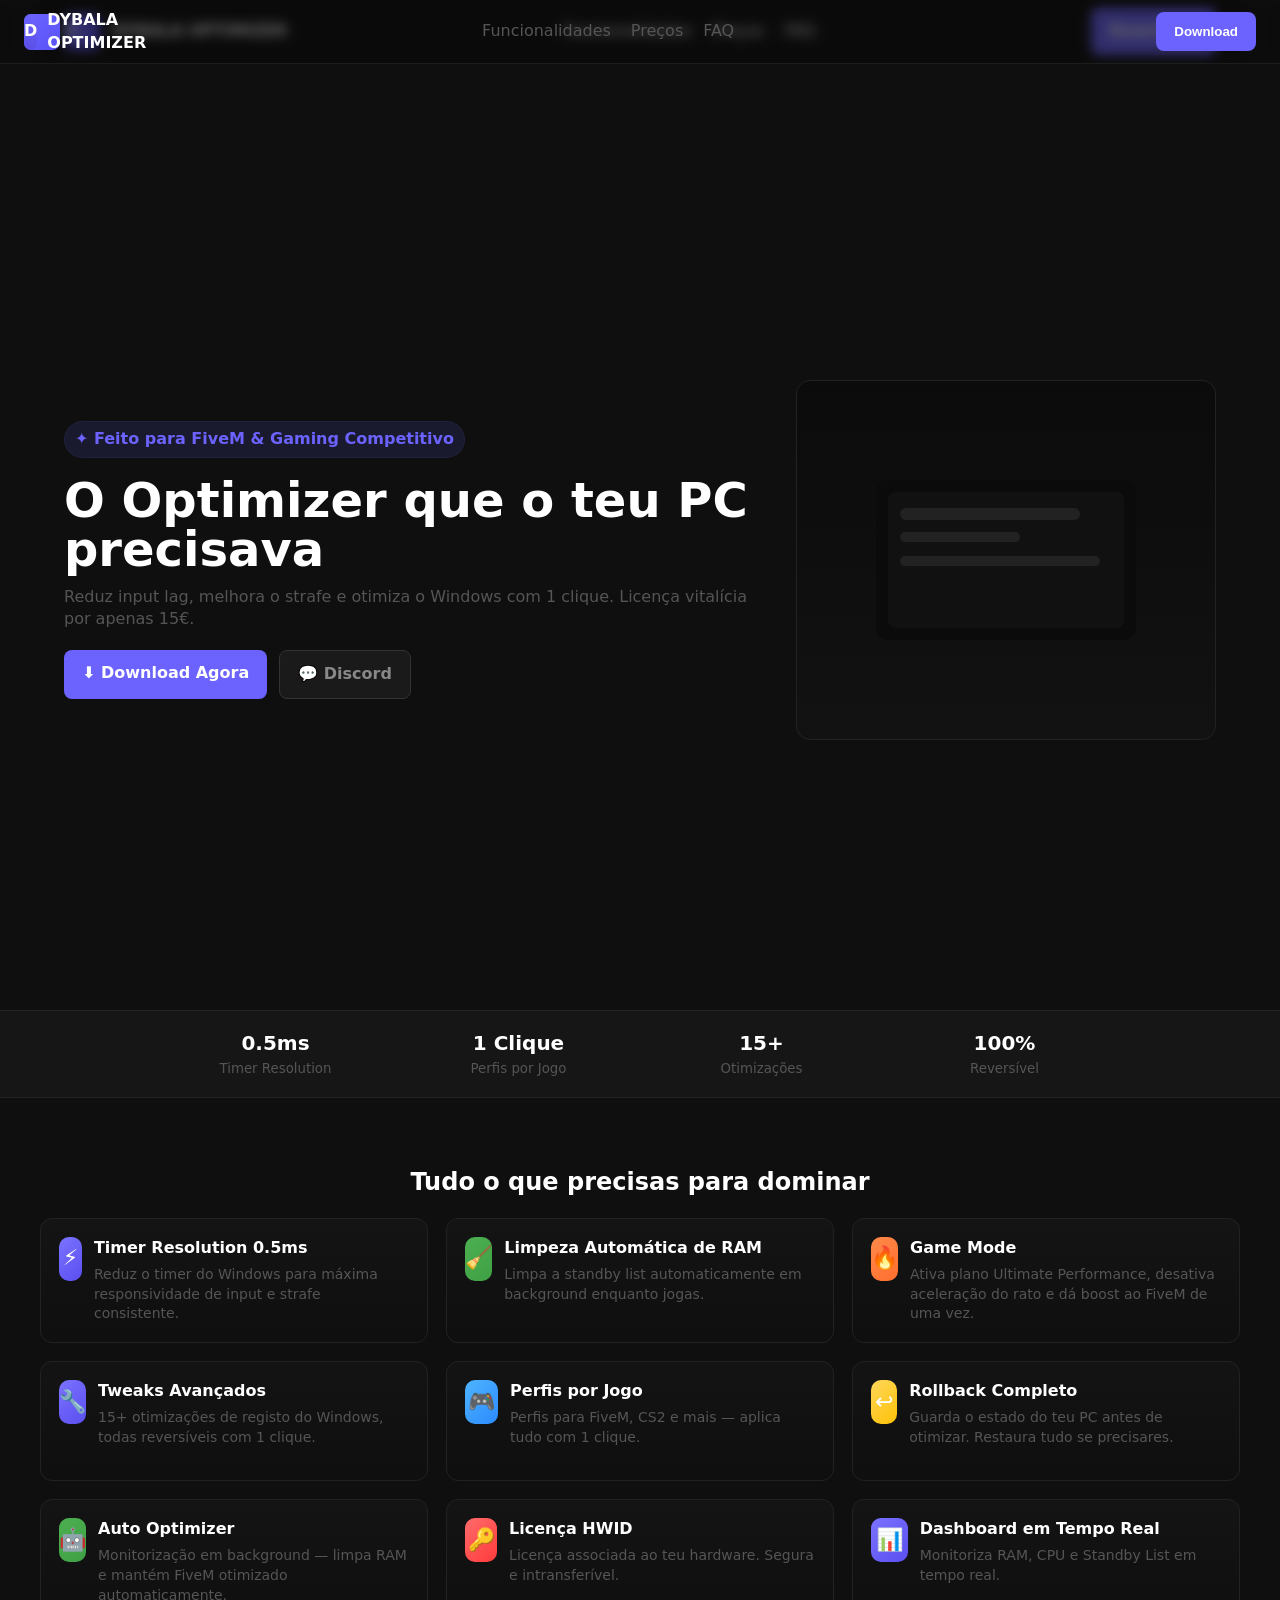
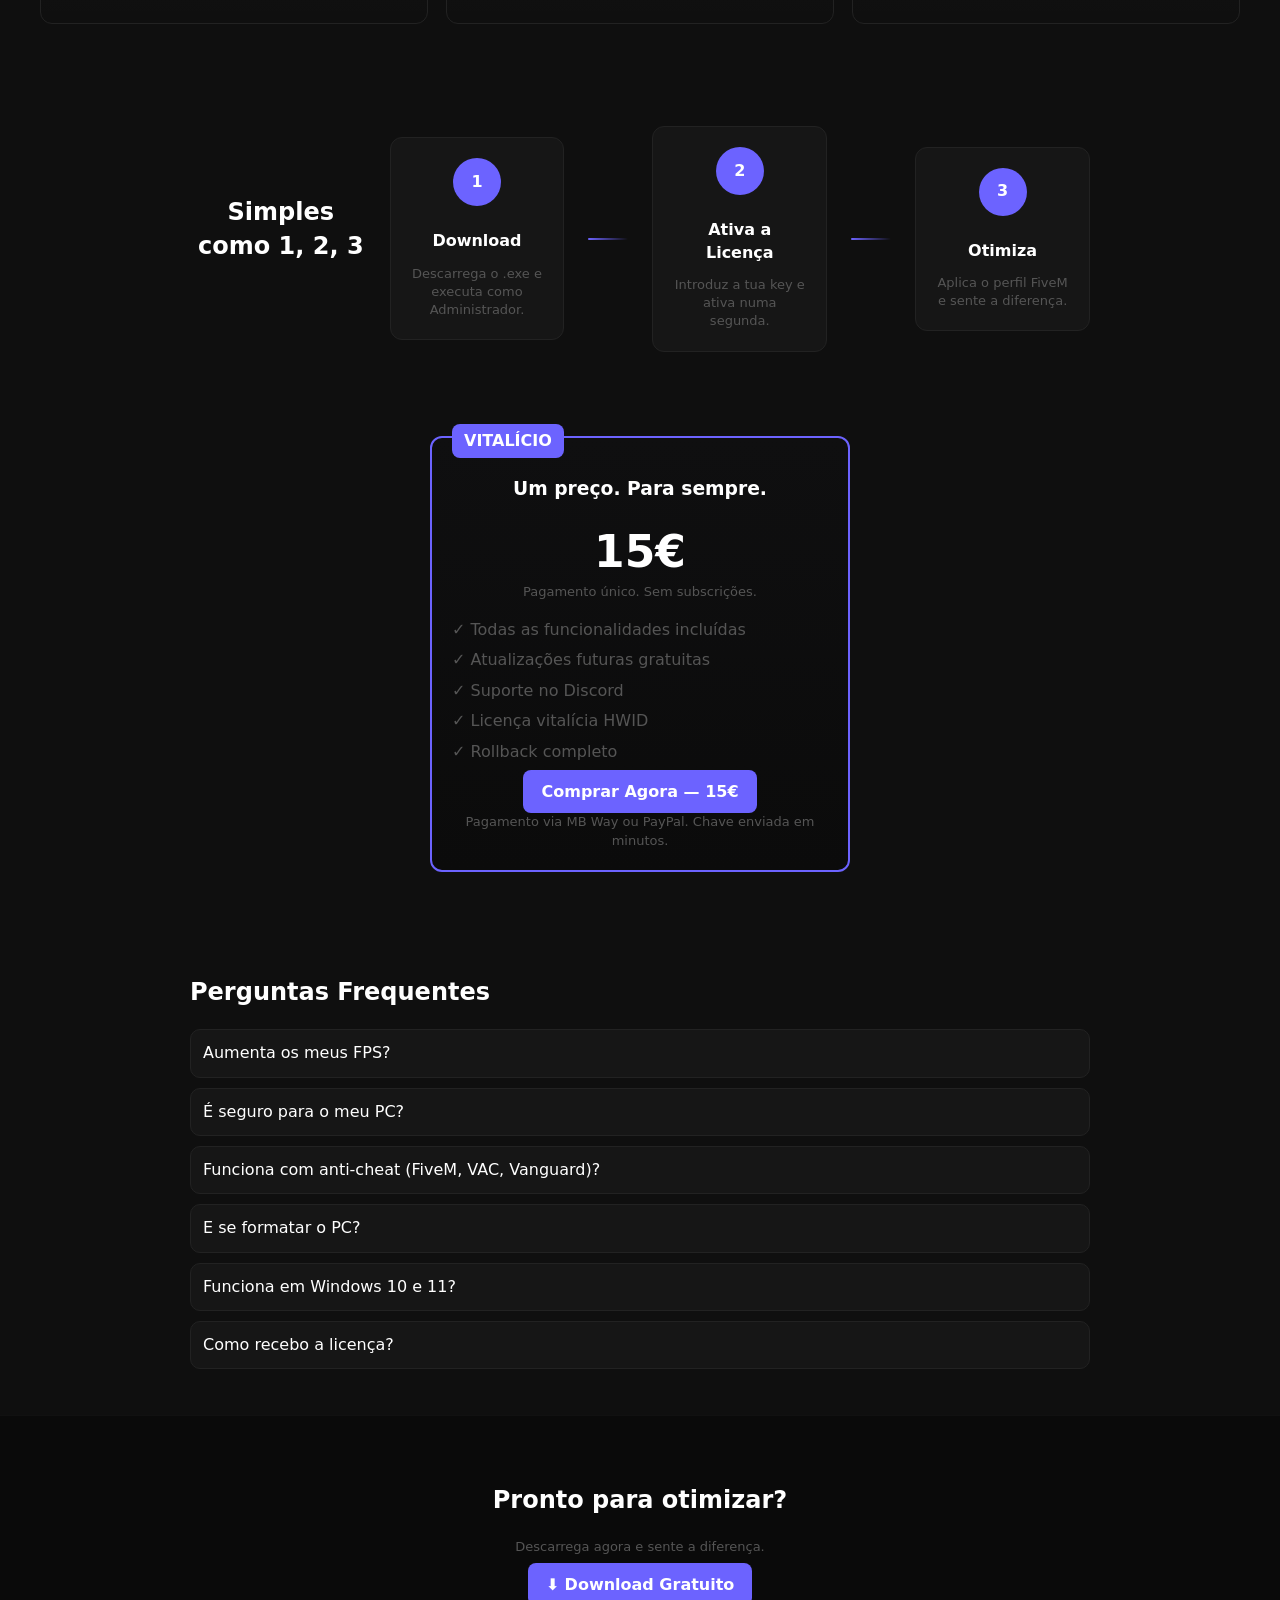
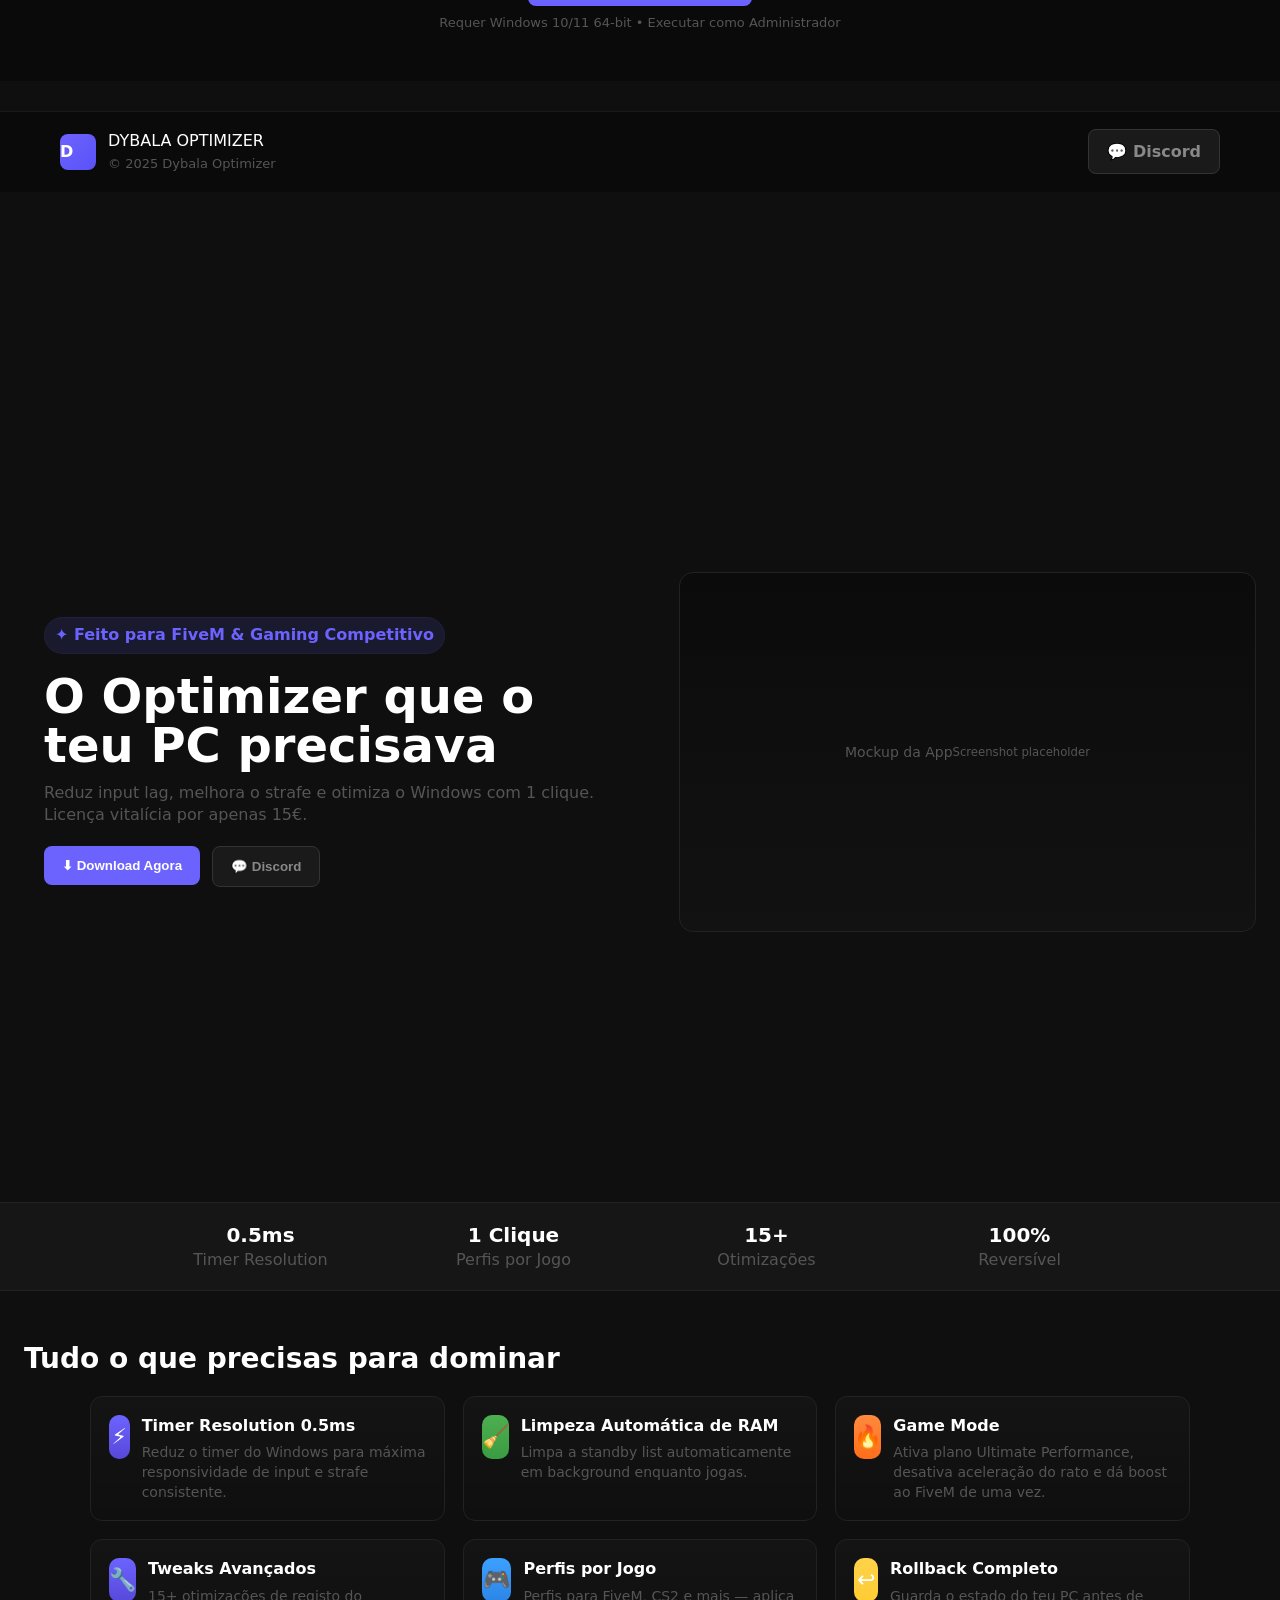
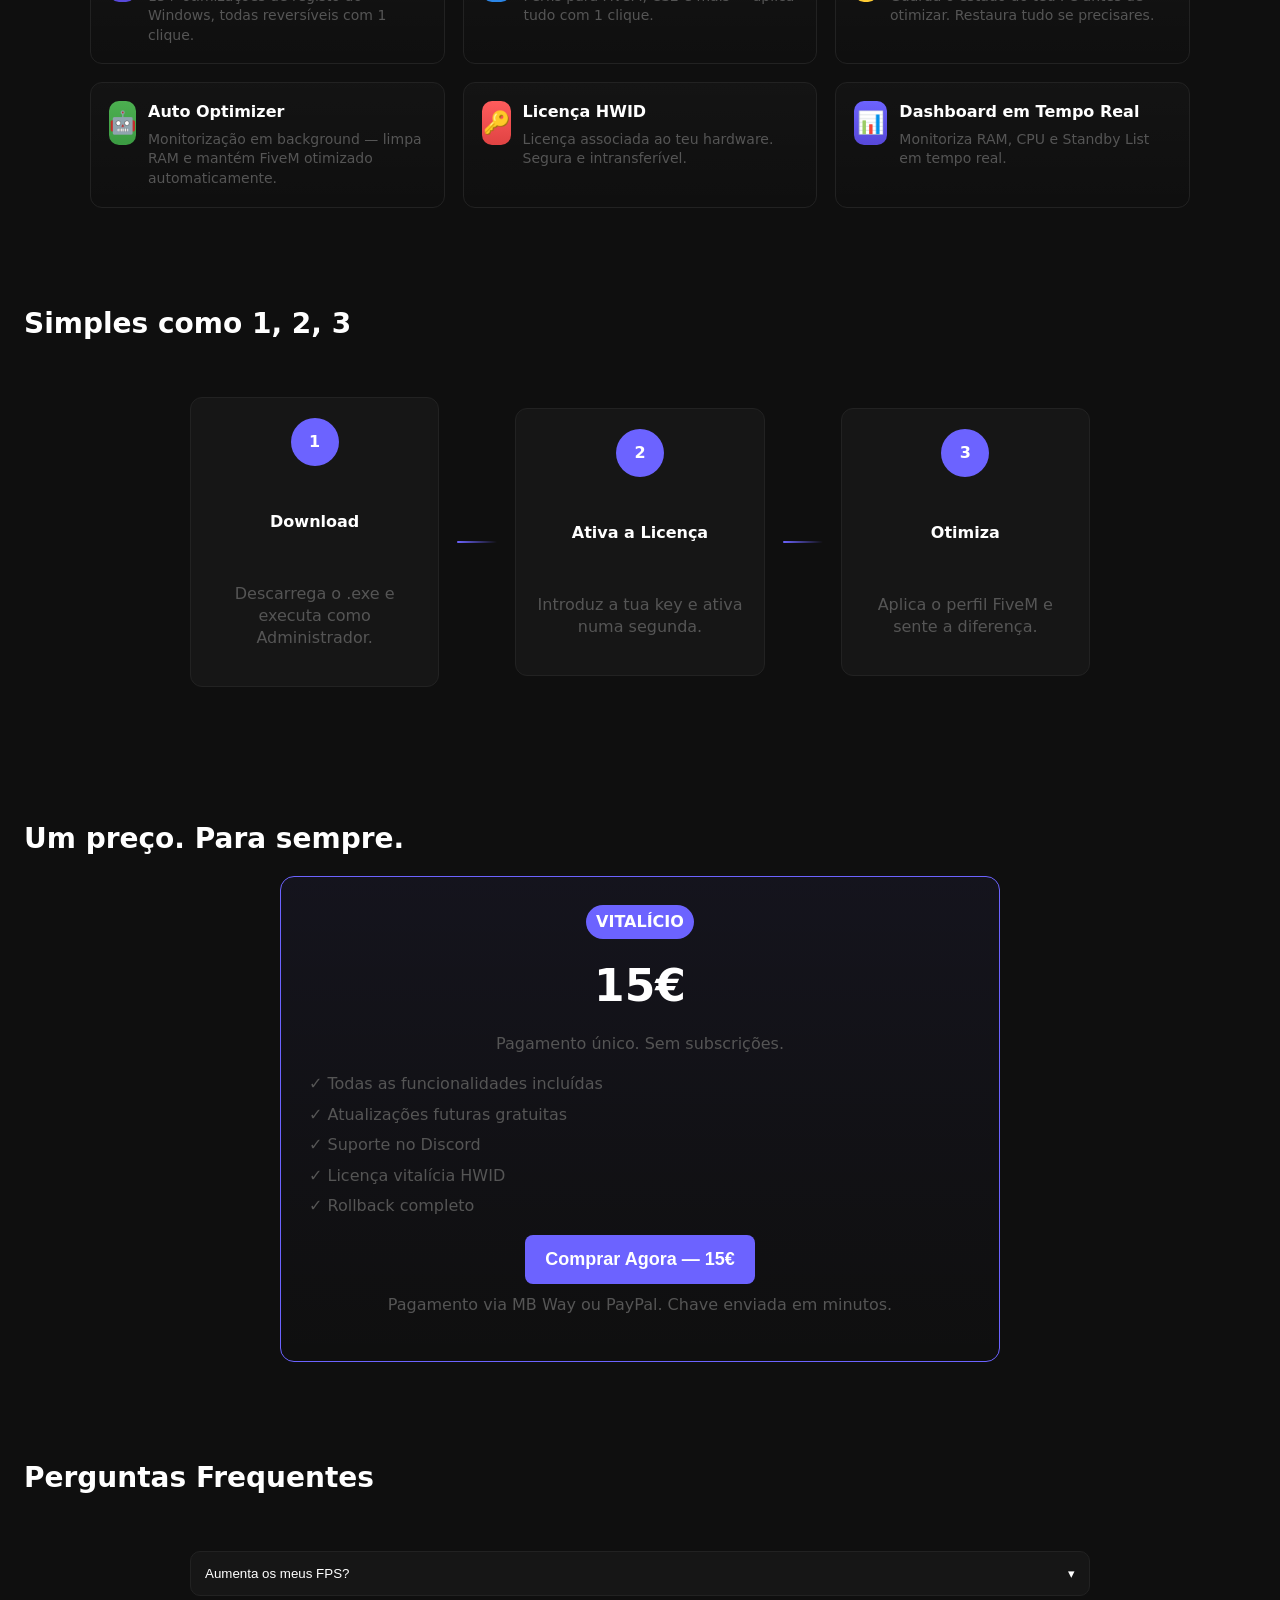
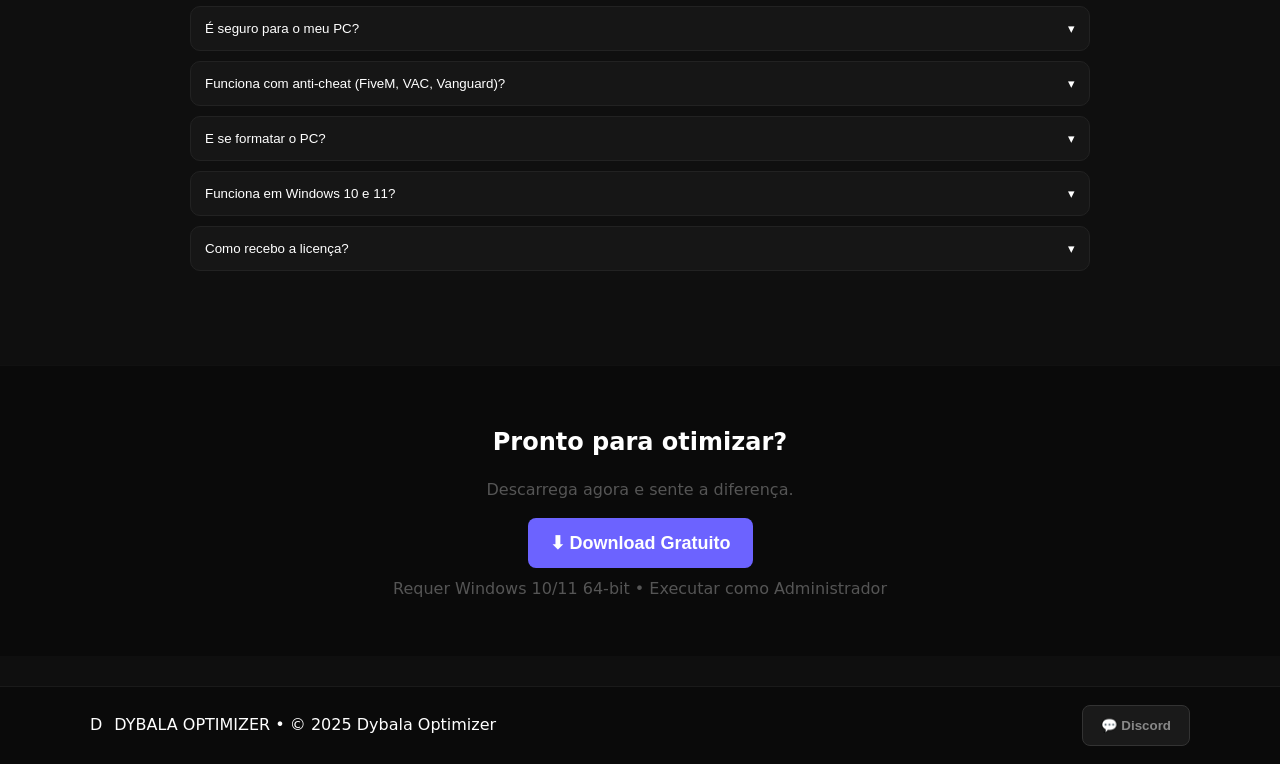
==== D&MComunidade.html @ 4de0e90b "Init site for GitHub Pages" ====
<!doctype html>
<html lang="pt-PT">
<head>
  <meta charset="utf-8">
  <meta name="viewport" content="width=device-width,initial-scale=1">
  <title>Dybala Optimizer</title>
  <style>
    :root{
      --bg:#0F0F0F;
      --card:#161616;
      --border:#222222;
      --accent:#6C63FF;
      --accent-2:#4CAF50;
      --text:#FFFFFF;
      --muted:#555555;
      --btn-secondary-bg:#1A1A1A;
      --btn-secondary-text:#888888;
      --btn-secondary-border:#333333;
    }
    *{box-sizing:border-box}
    html,body{height:100%;background:var(--bg);color:var(--text);font-family:Inter, ui-sans-serif, system-ui, -apple-system, "Segoe UI", Roboto, "Helvetica Neue", Arial;scroll-behavior:smooth}
    a{color:inherit;text-decoration:none}
    .container{max-width:1200px;margin:0 auto;padding:0 20px}

    /* NAVBAR */
    header{position:fixed;left:0;right:0;top:0;z-index:50;background:rgba(10,10,10,0.6);backdrop-filter:blur(8px);border-bottom:1px solid rgba(34,34,34,0.6)}
    .nav{display:flex;align-items:center;justify-content:space-between;height:64px}
    .brand{display:flex;align-items:center;gap:12px;font-weight:700}
    .logo{width:36px;height:36px;border-radius:8px;background:linear-gradient(135deg,var(--accent),#5a52f7);display:inline-grid;place-items:center;color:white;font-weight:800}
    nav ul{display:flex;gap:20px;list-style:none;padding:0;margin:0}
    .nav-right{display:flex;gap:12px;align-items:center}
    .btn{padding:10px 16px;border-radius:8px;border:0;cursor:pointer;font-weight:600}
    .btn-primary{background:var(--accent);color:#fff}
    .btn-secondary{background:var(--btn-secondary-bg);color:var(--btn-secondary-text);border:1px solid var(--btn-secondary-border)}

    main{padding-top:90px}

    /* HERO */
    .hero{min-height:calc(100vh - 90px);display:flex;align-items:center}
    .hero-grid{display:grid;grid-template-columns:1fr 420px;gap:40px;align-items:center}
    .badge{display:inline-block;background:#1A1A2E;color:var(--accent);padding:6px 12px;border-radius:999px;font-weight:700;margin-bottom:18px}
    h1{font-size:48px;line-height:1.02;margin:0 0 12px}
    p.lead{color:var(--muted);margin:0 0 20px}
    .hero-cta{display:flex;gap:12px;margin-top:12px}
    .mockup{width:100%;height:320px;background:linear-gradient(180deg,#0b0b0b,#141414);border-radius:16px;border:1px solid var(--border);display:flex;align-items:center;justify-content:center;color:#888;font-size:14px}

    /* STATS */
    .stats{background:var(--card);border-top:1px solid var(--border);border-bottom:1px solid var(--border);padding:18px 0;margin-top:30px}
    .stats-grid{display:flex;gap:12px;justify-content:space-between;max-width:1000px;margin:0 auto}
    .stat{flex:1;text-align:center}
    .stat b{display:block;font-size:20px}
    .stat small{color:var(--muted)}

    /* FEATURES */
    .features{padding:48px 0}
    .features h2{text-align:center;margin-bottom:18px}
    .grid{display:grid;grid-template-columns:repeat(3,1fr);gap:18px}
    .card{background:var(--card);padding:18px;border:1px solid var(--border);border-radius:12px;min-height:120px;display:flex;gap:12px;align-items:flex-start}
    .icon{width:44px;height:44px;border-radius:10px;display:inline-grid;place-items:center;font-size:20px}
    .icon--purple{background:linear-gradient(135deg,#7a73ff,#5b4ef0);}
    .icon--green{background:linear-gradient(135deg,#4caf50,#3fa045);}
    .icon--orange{background:linear-gradient(135deg,#ff8a4b,#ff6e2d);}
    .icon--blue{background:linear-gradient(135deg,#4fb3ff,#2b8cff);}
    .icon--yellow{background:linear-gradient(135deg,#ffd75a,#ffc107);}
    .icon--red{background:linear-gradient(135deg,#ff6b6b,#ff3b3b);}
    .card h3{margin:0 0 6px}
    .card p{margin:0;color:var(--muted);font-size:14px}

    /* HOW IT WORKS */
    .steps{padding:36px 0}
    .step-row{display:flex;gap:24px;align-items:center;justify-content:center}
    .step{display:flex;flex-direction:column;align-items:center;gap:12px}
    .step .circle{width:64px;height:64px;border-radius:999px;background:var(--accent);display:grid;place-items:center;font-weight:800}
    .connector{height:4px;background:linear-gradient(90deg,var(--accent),#2dd26f);flex:1;border-radius:4px}

    /* PRICING */
    .pricing{padding:48px 0;display:flex;justify-content:center}
    .price-card{width:420px;background:linear-gradient(180deg,#0f0f10,#0b0b0b);border:1px solid var(--border);padding:20px;border-radius:12px;position:relative}
    .price-card.highlight{border:2px solid var(--accent)}
    .price-badge{position:absolute;left:20px;top:-14px;background:var(--accent);color:#fff;padding:6px 12px;border-radius:8px;font-weight:700}
    .price{font-size:48px;font-weight:800;margin:10px 0}
    .features-list{list-style:none;padding:0;margin:12px 0 18px}
    .features-list li{margin:8px 0;color:var(--muted)}

    /* FAQ */
    .faq{padding:36px 0}
    .accordion{max-width:900px;margin:0 auto}
    .q{background:var(--card);border:1px solid var(--border);padding:12px;border-radius:10px;margin-bottom:10px;cursor:pointer}
    .q .a{display:none;padding-top:8px;color:var(--muted)}
    .q.open .a{display:block}

    /* DOWNLOAD */
    .download{background:#0A0A0A;padding:48px 0;border-top:1px solid #111}
    .download .box{max-width:900px;margin:0 auto;text-align:center}
    .small{font-size:13px;color:var(--muted)}

    footer{background:#0A0A0A;border-top:1px solid #1A1A1A;padding:20px 0;margin-top:20px}
    .footer-inner{display:flex;justify-content:space-between;align-items:center}

    /* Responsive */
    @media(max-width:900px){
      .hero-grid{grid-template-columns:1fr;padding-bottom:40px}
      .grid{grid-template-columns:repeat(2,1fr)}
      .stats-grid{flex-direction:column;gap:12px}
      .step-row{flex-direction:column}
      .connector{width:4px;height:60px}
    }
    @media(max-width:600px){
      h1{font-size:34px}
      .grid{grid-template-columns:1fr}
    }
  </style>
</head>
<body>
  <header>
    <div class="container nav">
      <div class="brand"><div class="logo">D</div><div>DYBALA OPTIMIZER</div></div>
      <nav>
        <ul>
          <li><a href="#features">Funcionalidades</a></li>
          <li><a href="#pricing">Preços</a></li>
          <li><a href="#faq">FAQ</a></li>
        </ul>
      </nav>
      <div class="nav-right"><a class="btn btn-primary" href="#download">Download</a></div>
    </div>
  </header>

  <main>
    <section class="hero container">
      <div class="hero-grid">
        <div>
          <span class="badge">✦ Feito para FiveM &amp; Gaming Competitivo</span>
          <h1>O Optimizer que o teu PC precisava</h1>
          <p class="lead">Reduz input lag, melhora o strafe e otimiza o Windows com 1 clique. Licença vitalícia por apenas 15€.</p>
          <div class="hero-cta">
            <a class="btn btn-primary" href="#download">⬇ Download Agora</a>
            <a class="btn btn-secondary" href="https://discord.gg/GeEESpQVJc" target="_blank" rel="noopener">💬 Discord</a>
          </div>
        </div>
        <div>
          <div class="mockup">
            <svg width="260" height="160" viewBox="0 0 260 160" fill="none" xmlns="http://www.w3.org/2000/svg" style="border-radius:12px;overflow:hidden">
              <rect width="260" height="160" fill="#0B0B0B"/>
              <rect x="12" y="12" width="236" height="136" rx="8" fill="#111"/>
              <g fill="#222">
                <rect x="24" y="28" width="180" height="12" rx="6"/>
                <rect x="24" y="52" width="120" height="10" rx="5"/>
                <rect x="24" y="76" width="200" height="10" rx="5"/>
              </g>
            </svg>
          </div>
        </div>
      </div>
    </section>

    <section class="stats">
      <div class="container stats-grid">
        <div class="stat"><b>0.5ms</b><small>Timer Resolution</small></div>
        <div class="stat"><b>1 Clique</b><small>Perfis por Jogo</small></div>
        <div class="stat"><b>15+</b><small>Otimizações</small></div>
        <div class="stat"><b>100%</b><small>Reversível</small></div>
      </div>
    </section>

    <section id="features" class="features container">
      <h2>Tudo o que precisas para dominar</h2>
      <div class="grid">
        <div class="card"><div class="icon icon--purple">⚡</div><div><h3>Timer Resolution 0.5ms</h3><p>Reduz o timer do Windows para máxima responsividade de input e strafe consistente.</p></div></div>
        <div class="card"><div class="icon icon--green">🧹</div><div><h3>Limpeza Automática de RAM</h3><p>Limpa a standby list automaticamente em background enquanto jogas.</p></div></div>
        <div class="card"><div class="icon icon--orange">🔥</div><div><h3>Game Mode</h3><p>Ativa plano Ultimate Performance, desativa aceleração do rato e dá boost ao FiveM de uma vez.</p></div></div>
        <div class="card"><div class="icon icon--purple">🔧</div><div><h3>Tweaks Avançados</h3><p>15+ otimizações de registo do Windows, todas reversíveis com 1 clique.</p></div></div>
        <div class="card"><div class="icon icon--blue">🎮</div><div><h3>Perfis por Jogo</h3><p>Perfis para FiveM, CS2 e mais — aplica tudo com 1 clique.</p></div></div>
        <div class="card"><div class="icon icon--yellow">↩</div><div><h3>Rollback Completo</h3><p>Guarda o estado do teu PC antes de otimizar. Restaura tudo se precisares.</p></div></div>
        <div class="card"><div class="icon icon--green">🤖</div><div><h3>Auto Optimizer</h3><p>Monitorização em background — limpa RAM e mantém FiveM otimizado automaticamente.</p></div></div>
        <div class="card"><div class="icon icon--red">🔑</div><div><h3>Licença HWID</h3><p>Licença associada ao teu hardware. Segura e intransferível.</p></div></div>
        <div class="card"><div class="icon icon--purple">📊</div><div><h3>Dashboard em Tempo Real</h3><p>Monitoriza RAM, CPU e Standby List em tempo real.</p></div></div>
      </div>
    </section>

    <section class="steps container">
      <h2 style="text-align:center">Simples como 1, 2, 3</h2>
      <div class="step-row" style="margin-top:18px">
        <div class="step"><div class="circle">1</div><strong>Download</strong><div class="small">Descarrega o .exe e executa como Administrador.</div></div>
        <div class="connector"></div>
        <div class="step"><div class="circle">2</div><strong>Ativa a Licença</strong><div class="small">Introduz a tua key e ativa numa segunda.</div></div>
        <div class="connector"></div>
        <div class="step"><div class="circle">3</div><strong>Otimiza</strong><div class="small">Aplica o perfil FiveM e sente a diferença.</div></div>
      </div>
    </section>

    <section id="pricing" class="pricing">
      <div class="price-card highlight">
        <div class="price-badge">VITALÍCIO</div>
        <div style="text-align:center">
          <h3>Um preço. Para sempre.</h3>
          <div class="price">15€</div>
          <div class="small">Pagamento único. Sem subscrições.</div>
          <ul class="features-list">
            <li>✓ Todas as funcionalidades incluídas</li>
            <li>✓ Atualizações futuras gratuitas</li>
            <li>✓ Suporte no Discord</li>
            <li>✓ Licença vitalícia HWID</li>
            <li>✓ Rollback completo</li>
          </ul>
          <a class="btn btn-primary" href="https://discord.gg/GeEESpQVJc" target="_blank">Comprar Agora — 15€</a>
          <div class="small" style="margin-top:10px">Pagamento via MB Way ou PayPal. Chave enviada em minutos.</div>
        </div>
      </div>
    </section>

    <section id="faq" class="faq container">
      <h2>Perguntas Frequentes</h2>
      <div class="accordion" style="margin-top:12px">
        <div class="q"><div class="q-title">Aumenta os meus FPS?</div><div class="a">Não diretamente. O Dybala Optimizer reduz input lag, melhora a consistência do frametime e torna o strafe mais responsivo. Os FPS dependem do hardware.</div></div>
        <div class="q"><div class="q-title">É seguro para o meu PC?</div><div class="a">Sim. Todas as alterações são feitas no registo do Windows e são 100% reversíveis com o botão Restaurar.</div></div>
        <div class="q"><div class="q-title">Funciona com anti-cheat (FiveM, VAC, Vanguard)?</div><div class="a">Sim. O optimizer não injeta em processos de jogos, não automatiza input e não viola os termos de serviço de qualquer jogo.</div></div>
        <div class="q"><div class="q-title">E se formatar o PC?</div><div class="a">Contacta-nos no Discord e fazemos o reset do HWID gratuitamente.</div></div>
        <div class="q"><div class="q-title">Funciona em Windows 10 e 11?</div><div class="a">Sim, compatível com Windows 10 e Windows 11 de 64 bits.</div></div>
        <div class="q"><div class="q-title">Como recebo a licença?</div><div class="a">Após o pagamento, envia o comprovativo no Discord. A key é enviada em minutos.</div></div>
      </div>
    </section>

    <section id="download" class="download">
      <div class="box container">
        <h2>Pronto para otimizar?</h2>
        <p class="small">Descarrega agora e sente a diferença.</p>
        <div style="margin:18px 0"><a class="btn btn-primary" href="#">⬇ Download Gratuito</a></div>
        <div class="small">Requer Windows 10/11 64-bit • Executar como Administrador</div>
      </div>
    </section>

  </main>

  <footer>
    <div class="container footer-inner">
      <div style="display:flex;gap:12px;align-items:center"><div class="logo">D</div><div>DYBALA OPTIMIZER<br><span style="color:var(--muted);font-size:13px">© 2025 Dybala Optimizer</span></div></div>
      <div><a class="btn btn-secondary" href="https://discord.gg/GeEESpQVJc" target="_blank">💬 Discord</a></div>
    </div>
  </footer>

  <script>
    // Accordion
    document.querySelectorAll('.accordion .q').forEach(q => {
      q.addEventListener('click', () => q.classList.toggle('open'))
    })
  </script>
</body>
</html><!doctype html>
<html lang="pt">
<head>
  <meta charset="utf-8" />
  <meta name="viewport" content="width=device-width,initial-scale=1" />
  <title>Dybala Optimizer</title>
  <style>
    :root{
      --bg:#0F0F0F;
      --card:#161616;
      --borders:#222222;
      --accent:#6C63FF;
      --accent-2:#4CAF50;
      --text:#FFFFFF;
      --muted:#555555;
      --btn-sec-bg:#1A1A1A;
      --btn-sec-text:#888888;
      --btn-sec-border:#333333;
    }
    *{box-sizing:border-box}
    html,body{height:100%;background:var(--bg);color:var(--text);font-family:Inter,ui-sans-serif,system-ui,-apple-system,"Segoe UI",Roboto,"Helvetica Neue",Arial;line-height:1.4;margin:0}
    a{color:inherit;text-decoration:none}

    /* NAVBAR */
    .nav{position:fixed;top:0;left:0;right:0;height:64px;display:flex;align-items:center;justify-content:space-between;padding:0 24px;background:rgba(10,10,10,0.6);backdrop-filter:blur(6px);border-bottom:1px solid rgba(34,34,34,0.8);z-index:50}
    .nav .left{display:flex;align-items:center;gap:12px}
    .logo{display:flex;align-items:center;gap:10px}
    .logo .mark{width:36px;height:36px;border-radius:8px;background:linear-gradient(180deg,var(--accent),#5a50e6);display:flex;align-items:center;justify-content:center;font-weight:700;color:#fff}
    .nav .center{display:flex;gap:20px}
    .nav .center a{color:var(--muted)}
    .nav .right button{cursor:pointer}

    /* HERO */
    .hero{min-height:100vh;display:flex;align-items:center;gap:40px;padding:100px 24px 60px 24px}
    .container{max-width:1200px;margin:0 auto;width:100%}
    .hero-left{flex:1}
    .badge{display:inline-block;padding:6px 10px;border-radius:999px;background:#1A1A2E;color:var(--accent);font-weight:600;margin-bottom:18px;border:1px solid rgba(108,99,255,0.08)}
    h1{font-size:48px;margin:0 0 12px}
    p.lead{color:var(--muted);margin:0 0 20px}
    .hero-cta{display:flex;gap:12px;margin-top:18px}
    .btn{padding:12px 18px;border-radius:8px;border:0;cursor:pointer;font-weight:600}
    .btn-primary{background:var(--accent);color:#fff}
    .btn-secondary{background:var(--btn-sec-bg);color:var(--btn-sec-text);border:1px solid var(--btn-sec-border)}

    .mockup{flex:1;min-height:360px;border-radius:14px;background:linear-gradient(180deg,#0b0b0b,#121212);border:1px solid var(--borders);display:flex;align-items:center;justify-content:center;color:var(--muted)}

    /* STATS */
    .stats{background:var(--card);border-top:1px solid var(--borders);border-bottom:1px solid var(--borders);padding:18px 24px;margin-top:20px}
    .stats-grid{display:flex;gap:12px;max-width:1000px;margin:0 auto;justify-content:space-between}
    .stat{flex:1;text-align:center}
    .stat .num{font-size:20px;font-weight:700}
    .stat .label{color:var(--muted)}

    /* FEATURES */
    .section{padding:48px 24px}
    .section h2{font-size:28px;margin:0 0 18px}
    .features-grid{display:grid;grid-template-columns:repeat(3,1fr);gap:18px;max-width:1100px;margin:0 auto}
    .card{background:linear-gradient(180deg,rgba(255,255,255,0.02),transparent);padding:18px;border-radius:12px;border:1px solid var(--borders);display:flex;gap:12px;align-items:flex-start}
    .card .icon{font-size:22px;width:44px;height:44px;border-radius:10px;display:flex;align-items:center;justify-content:center}
    .card h3{margin:0;font-size:16px}
    .card p{margin:6px 0 0;color:var(--muted);font-size:14px}

    /* HOW IT WORKS */
    .steps{display:flex;gap:18px;align-items:center;max-width:900px;margin:0 auto}
    .step{background:var(--card);padding:20px;border-radius:12px;border:1px solid var(--borders);flex:1;text-align:center}
    .step .circle{width:48px;height:48px;border-radius:50%;background:var(--accent);display:inline-flex;align-items:center;justify-content:center;font-weight:700;color:#fff;margin-bottom:12px}
    .connector{height:2px;background:linear-gradient(90deg,var(--accent) 0%,transparent 100%);flex:0 0 40px}

    /* PRICING */
    .pricing-card{max-width:720px;margin:0 auto;background:linear-gradient(180deg,rgba(108,99,255,0.06),transparent);padding:28px;border-radius:14px;border:1px solid var(--accent);text-align:center}
    .badge-top{display:inline-block;padding:6px 10px;border-radius:999px;background:var(--accent);color:#fff;font-weight:700;margin-bottom:16px}
    .price{font-size:44px;font-weight:800;margin:0}
    .price-sub{color:var(--muted);margin-bottom:14px}
    .features-list{list-style:none;padding:0;margin:18px 0;text-align:left}
    .features-list li{margin:8px 0;color:var(--muted)}

    /* FAQ */
    .faq{max-width:900px;margin:0 auto}
    .faq-item{background:var(--card);border:1px solid var(--borders);border-radius:10px;margin-bottom:10px}
    .faq-item button{width:100%;text-align:left;padding:14px;border:0;background:transparent;color:var(--text);cursor:pointer;display:flex;justify-content:space-between;align-items:center}
    .faq-item .answer{padding:0 14px 14px 14px;color:var(--muted);display:none}
    .faq-item.open .answer{display:block}

    /* DOWNLOAD */
    .download-section{background:#0A0A0A;padding:40px 24px;border-top:1px solid #111}
    .download-inner{max-width:900px;margin:0 auto;text-align:center}

    /* FOOTER */
    footer{background:#0A0A0A;border-top:1px solid #1A1A1A;padding:18px 24px;margin-top:30px}
    footer .inner{max-width:1100px;margin:0 auto;display:flex;justify-content:space-between;align-items:center}

    /* Responsive */
    @media(max-width:900px){
      .features-grid{grid-template-columns:repeat(2,1fr)}
      .hero{flex-direction:column;padding-top:120px}
      h1{font-size:36px}
    }
    @media(max-width:600px){
      .features-grid{grid-template-columns:1fr}
      .nav .center{display:none}
      .stats-grid{flex-direction:column;gap:10px}
      .steps{flex-direction:column}
      .hero{padding:120px 16px}
    }

    /* fade in */
    .fade{opacity:0;transform:translateY(16px);transition:all 600ms cubic-bezier(.2,.8,.2,1)}
    .fade.visible{opacity:1;transform:none}
  </style>
</head>
<body>
  <nav class="nav">
    <div class="left">
      <div class="logo"><div class="mark">D</div><div style="font-weight:700">DYBALA OPTIMIZER</div></div>
    </div>
    <div class="center">
      <a href="#features">Funcionalidades</a>
      <a href="#prices">Preços</a>
      <a href="#faq">FAQ</a>
    </div>
    <div class="right">
      <a href="#download"><button class="btn btn-primary">Download</button></a>
    </div>
  </nav>

  <main>
    <section class="hero">
      <div class="container hero-left">
        <span class="badge">✦ Feito para FiveM &amp; Gaming Competitivo</span>
        <h1>O Optimizer que o teu PC precisava</h1>
        <p class="lead">Reduz input lag, melhora o strafe e otimiza o Windows com 1 clique. Licença vitalícia por apenas 15€.</p>
        <div class="hero-cta">
          <a href="#download"><button class="btn btn-primary">⬇ Download Agora</button></a>
          <a href="https://discord.gg/GeEESpQVJc" target="_blank" rel="noopener noreferrer"><button class="btn btn-secondary">💬 Discord</button></a>
        </div>
      </div>
      <div class="mockup fade" style="min-width:300px">Mockup da App<br><small style="color:var(--muted)">Screenshot placeholder</small></div>
    </section>

    <section class="stats fade">
      <div class="stats-grid">
        <div class="stat"><div class="num">0.5ms</div><div class="label">Timer Resolution</div></div>
        <div class="stat"><div class="num">1 Clique</div><div class="label">Perfis por Jogo</div></div>
        <div class="stat"><div class="num">15+</div><div class="label">Otimizações</div></div>
        <div class="stat"><div class="num">100%</div><div class="label">Reversível</div></div>
      </div>
    </section>

    <section id="features" class="section">
      <h2>Tudo o que precisas para dominar</h2>
      <div class="features-grid">
        <article class="card fade">
          <div class="icon" style="background:linear-gradient(180deg,#6C63FF,#5748D9)">⚡</div>
          <div>
            <h3>Timer Resolution 0.5ms</h3>
            <p>Reduz o timer do Windows para máxima responsividade de input e strafe consistente.</p>
          </div>
        </article>
        <article class="card fade">
          <div class="icon" style="background:linear-gradient(180deg,#4CAF50,#3b9b42)">🧹</div>
          <div>
            <h3>Limpeza Automática de RAM</h3>
            <p>Limpa a standby list automaticamente em background enquanto jogas.</p>
          </div>
        </article>
        <article class="card fade">
          <div class="icon" style="background:linear-gradient(180deg,#FF8A3D,#ff6e1a)">🔥</div>
          <div>
            <h3>Game Mode</h3>
            <p>Ativa plano Ultimate Performance, desativa aceleração do rato e dá boost ao FiveM de uma vez.</p>
          </div>
        </article>

        <article class="card fade">
          <div class="icon" style="background:linear-gradient(180deg,#6C63FF,#5748D9)">🔧</div>
          <div>
            <h3>Tweaks Avançados</h3>
            <p>15+ otimizações de registo do Windows, todas reversíveis com 1 clique.</p>
          </div>
        </article>
        <article class="card fade">
          <div class="icon" style="background:linear-gradient(180deg,#3CA0FF,#2b85e6)">🎮</div>
          <div>
            <h3>Perfis por Jogo</h3>
            <p>Perfis para FiveM, CS2 e mais — aplica tudo com 1 clique.</p>
          </div>
        </article>
        <article class="card fade">
          <div class="icon" style="background:linear-gradient(180deg,#FFD24A,#ffcc33)">↩</div>
          <div>
            <h3>Rollback Completo</h3>
            <p>Guarda o estado do teu PC antes de otimizar. Restaura tudo se precisares.</p>
          </div>
        </article>

        <article class="card fade">
          <div class="icon" style="background:linear-gradient(180deg,#4CAF50,#3b9b42)">🤖</div>
          <div>
            <h3>Auto Optimizer</h3>
            <p>Monitorização em background — limpa RAM e mantém FiveM otimizado automaticamente.</p>
          </div>
        </article>
        <article class="card fade">
          <div class="icon" style="background:linear-gradient(180deg,#FF5C5C,#e04343)">🔑</div>
          <div>
            <h3>Licença HWID</h3>
            <p>Licença associada ao teu hardware. Segura e intransferível.</p>
          </div>
        </article>
        <article class="card fade">
          <div class="icon" style="background:linear-gradient(180deg,#6C63FF,#5748D9)">📊</div>
          <div>
            <h3>Dashboard em Tempo Real</h3>
            <p>Monitoriza RAM, CPU e Standby List em tempo real.</p>
          </div>
        </article>
      </div>
    </section>

    <section class="section">
      <h2>Simples como 1, 2, 3</h2>
      <div class="steps">
        <div class="step fade"><div class="circle">1</div><h4>Download</h4><p style="color:var(--muted)">Descarrega o .exe e executa como Administrador.</p></div>
        <div class="connector" aria-hidden></div>
        <div class="step fade"><div class="circle">2</div><h4>Ativa a Licença</h4><p style="color:var(--muted)">Introduz a tua key e ativa numa segunda.</p></div>
        <div class="connector" aria-hidden></div>
        <div class="step fade"><div class="circle">3</div><h4>Otimiza</h4><p style="color:var(--muted)">Aplica o perfil FiveM e sente a diferença.</p></div>
      </div>
    </section>

    <section id="prices" class="section">
      <h2>Um preço. Para sempre.</h2>
      <div class="pricing-card fade">
        <div class="badge-top">VITALÍCIO</div>
        <p class="price">15€</p>
        <p class="price-sub">Pagamento único. Sem subscrições.</p>
        <ul class="features-list">
          <li>✓ Todas as funcionalidades incluídas</li>
          <li>✓ Atualizações futuras gratuitas</li>
          <li>✓ Suporte no Discord</li>
          <li>✓ Licença vitalícia HWID</li>
          <li>✓ Rollback completo</li>
        </ul>
        <a href="https://discord.gg/GeEESpQVJc" target="_blank" rel="noopener noreferrer"><button class="btn btn-primary" style="font-size:18px;padding:14px 20px">Comprar Agora — 15€</button></a>
        <p style="color:var(--muted);margin-top:10px">Pagamento via MB Way ou PayPal. Chave enviada em minutos.</p>
      </div>
    </section>

    <section id="faq" class="section">
      <h2>Perguntas Frequentes</h2>
      <div class="faq">
        <div class="faq-item">
          <button aria-expanded="false">Aumenta os meus FPS?<span>▾</span></button>
          <div class="answer">Não diretamente. O Dybala Optimizer reduz input lag, melhora a consistência do frametime e torna o strafe mais responsivo. Os FPS dependem do hardware.</div>
        </div>
        <div class="faq-item">
          <button aria-expanded="false">É seguro para o meu PC?<span>▾</span></button>
          <div class="answer">Sim. Todas as alterações são feitas no registo do Windows e são 100% reversíveis com o botão Restaurar.</div>
        </div>
        <div class="faq-item">
          <button aria-expanded="false">Funciona com anti-cheat (FiveM, VAC, Vanguard)?<span>▾</span></button>
          <div class="answer">Sim. O optimizer não injeta em processos de jogos, não automatiza input e não viola os termos de serviço de qualquer jogo.</div>
        </div>
        <div class="faq-item">
          <button aria-expanded="false">E se formatar o PC?<span>▾</span></button>
          <div class="answer">Contacta-nos no Discord e fazemos o reset do HWID gratuitamente.</div>
        </div>
        <div class="faq-item">
          <button aria-expanded="false">Funciona em Windows 10 e 11?<span>▾</span></button>
          <div class="answer">Sim, compatível com Windows 10 e Windows 11 de 64 bits.</div>
        </div>
        <div class="faq-item">
          <button aria-expanded="false">Como recebo a licença?<span>▾</span></button>
          <div class="answer">Após o pagamento, envia o comprovativo no Discord. A key é enviada em minutos.</div>
        </div>
      </div>
    </section>

    <section id="download" class="download-section">
      <div class="download-inner fade">
        <h2>Pronto para otimizar?</h2>
        <p style="color:var(--muted)">Descarrega agora e sente a diferença.</p>
        <a href="#" download><button class="btn btn-primary" style="font-size:18px;padding:14px 22px">⬇ Download Gratuito</button></a>
        <p style="color:var(--muted);margin-top:10px">Requer Windows 10/11 64-bit • Executar como Administrador</p>
      </div>
    </section>
  </main>

  <footer>
    <div class="inner">
      <div style="display:flex;align-items:center;gap:12px"><div class="mark">D</div><div>DYBALA OPTIMIZER • © 2025 Dybala Optimizer</div></div>
      <div><a href="https://discord.gg/GeEESpQVJc" target="_blank" rel="noopener noreferrer"><button class="btn btn-secondary">💬 Discord</button></a></div>
    </div>
  </footer>

  <script>
    // Fade-in on scroll
    const obs = new IntersectionObserver(entries=>{
      entries.forEach(e=>{ if(e.isIntersecting) e.target.classList.add('visible') })
    },{threshold:0.12})
    document.querySelectorAll('.fade').forEach(el=>obs.observe(el))

    // Accordion
    document.querySelectorAll('.faq-item button').forEach(btn=>{
      btn.addEventListener('click',()=>{
        const item = btn.parentElement
        const open = item.classList.toggle('open')
        btn.setAttribute('aria-expanded', open)
      })
    })

    // Smooth scroll for anchor links
    document.querySelectorAll('a[href^="#"]').forEach(a=>{
      a.addEventListener('click',e=>{
        const href = a.getAttribute('href')
        if(href.length>1){
          e.preventDefault()
          document.querySelector(href).scrollIntoView({behavior:'smooth',block:'start'})
        }
      })
    })
  </script>
</body>
</html>
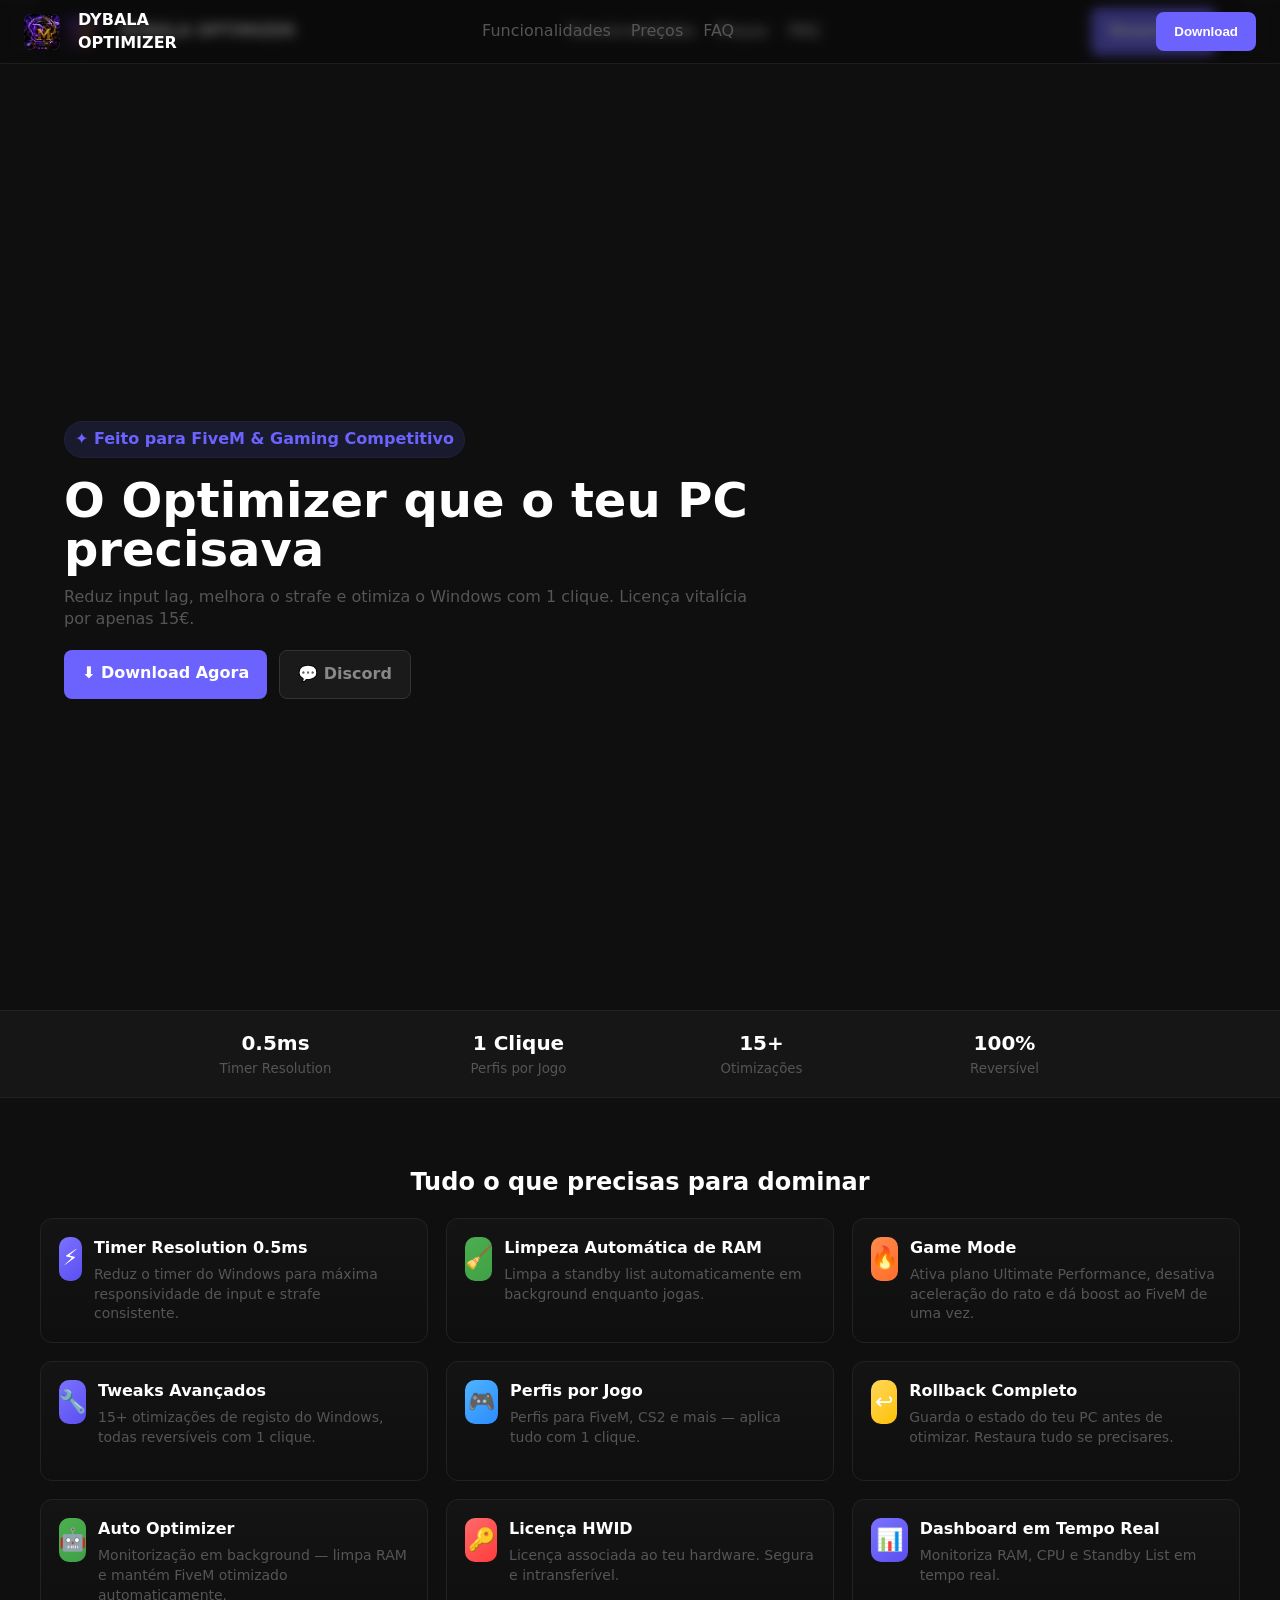
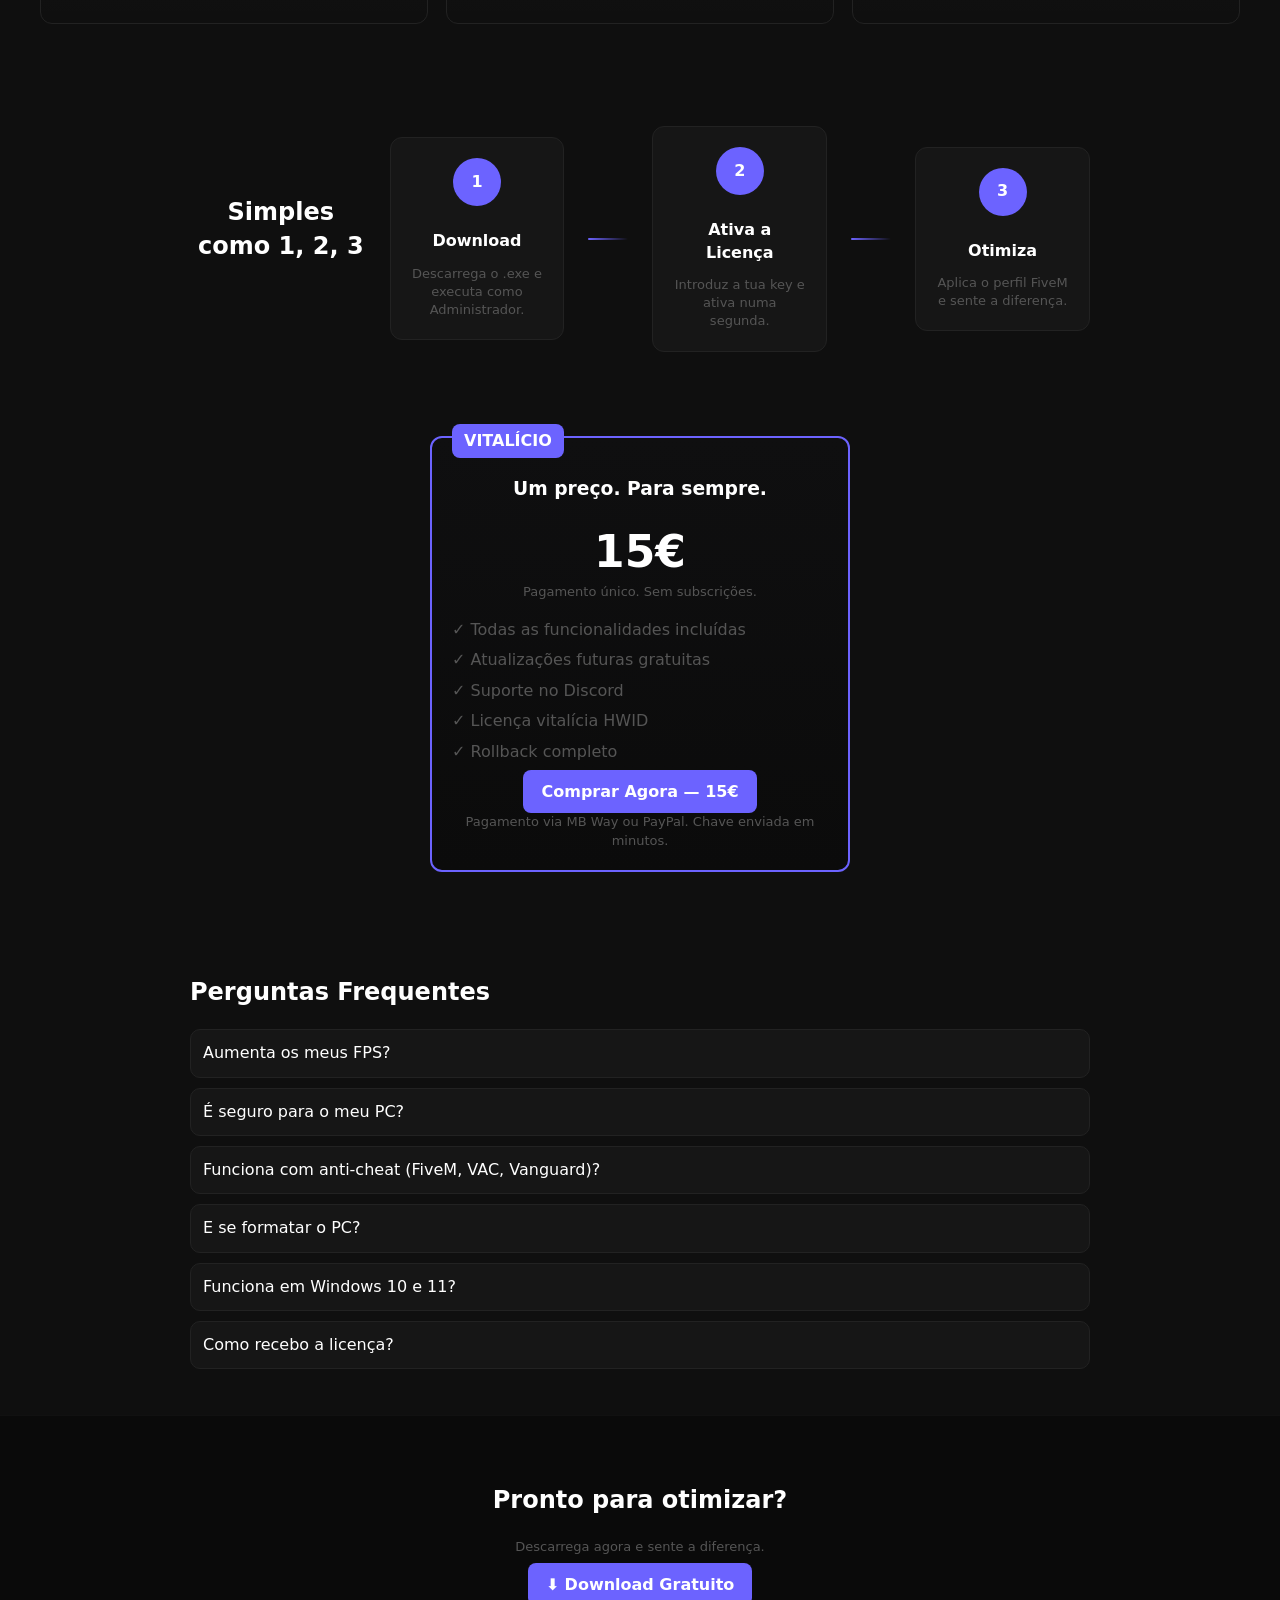
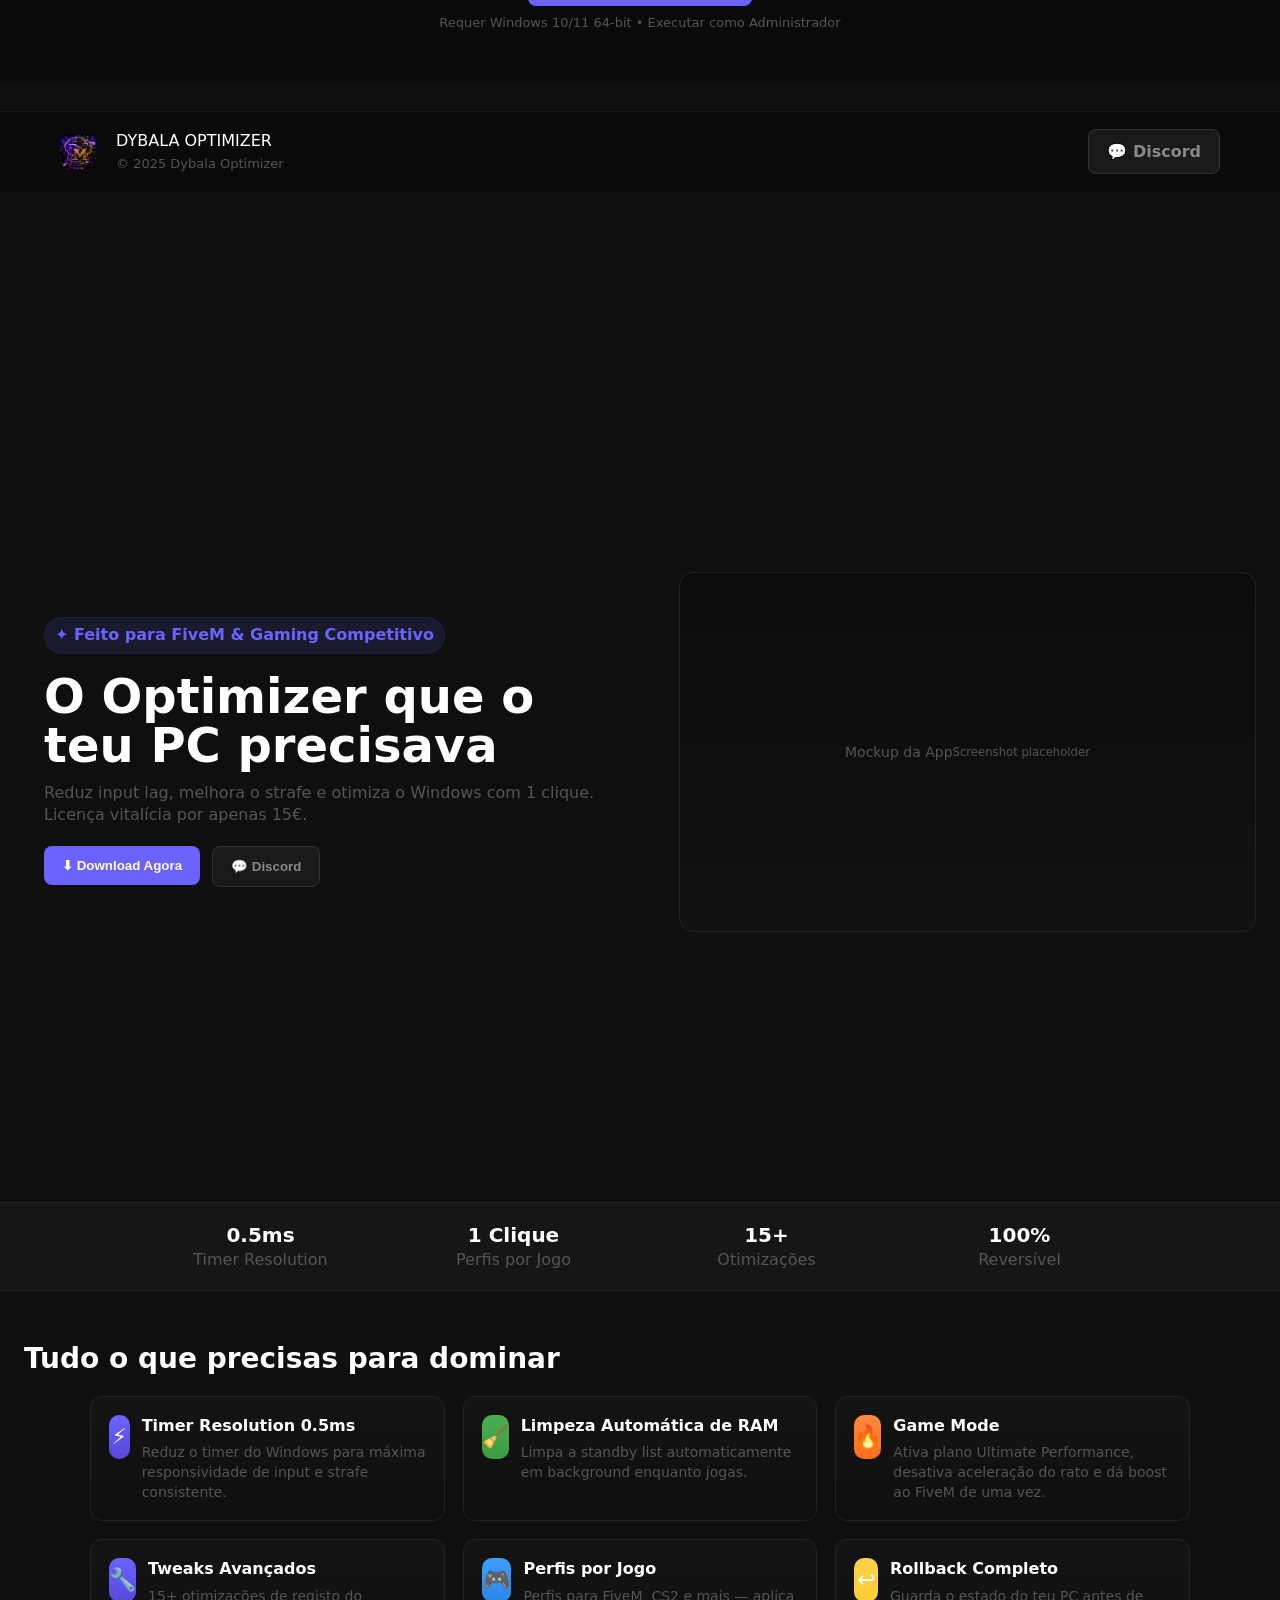
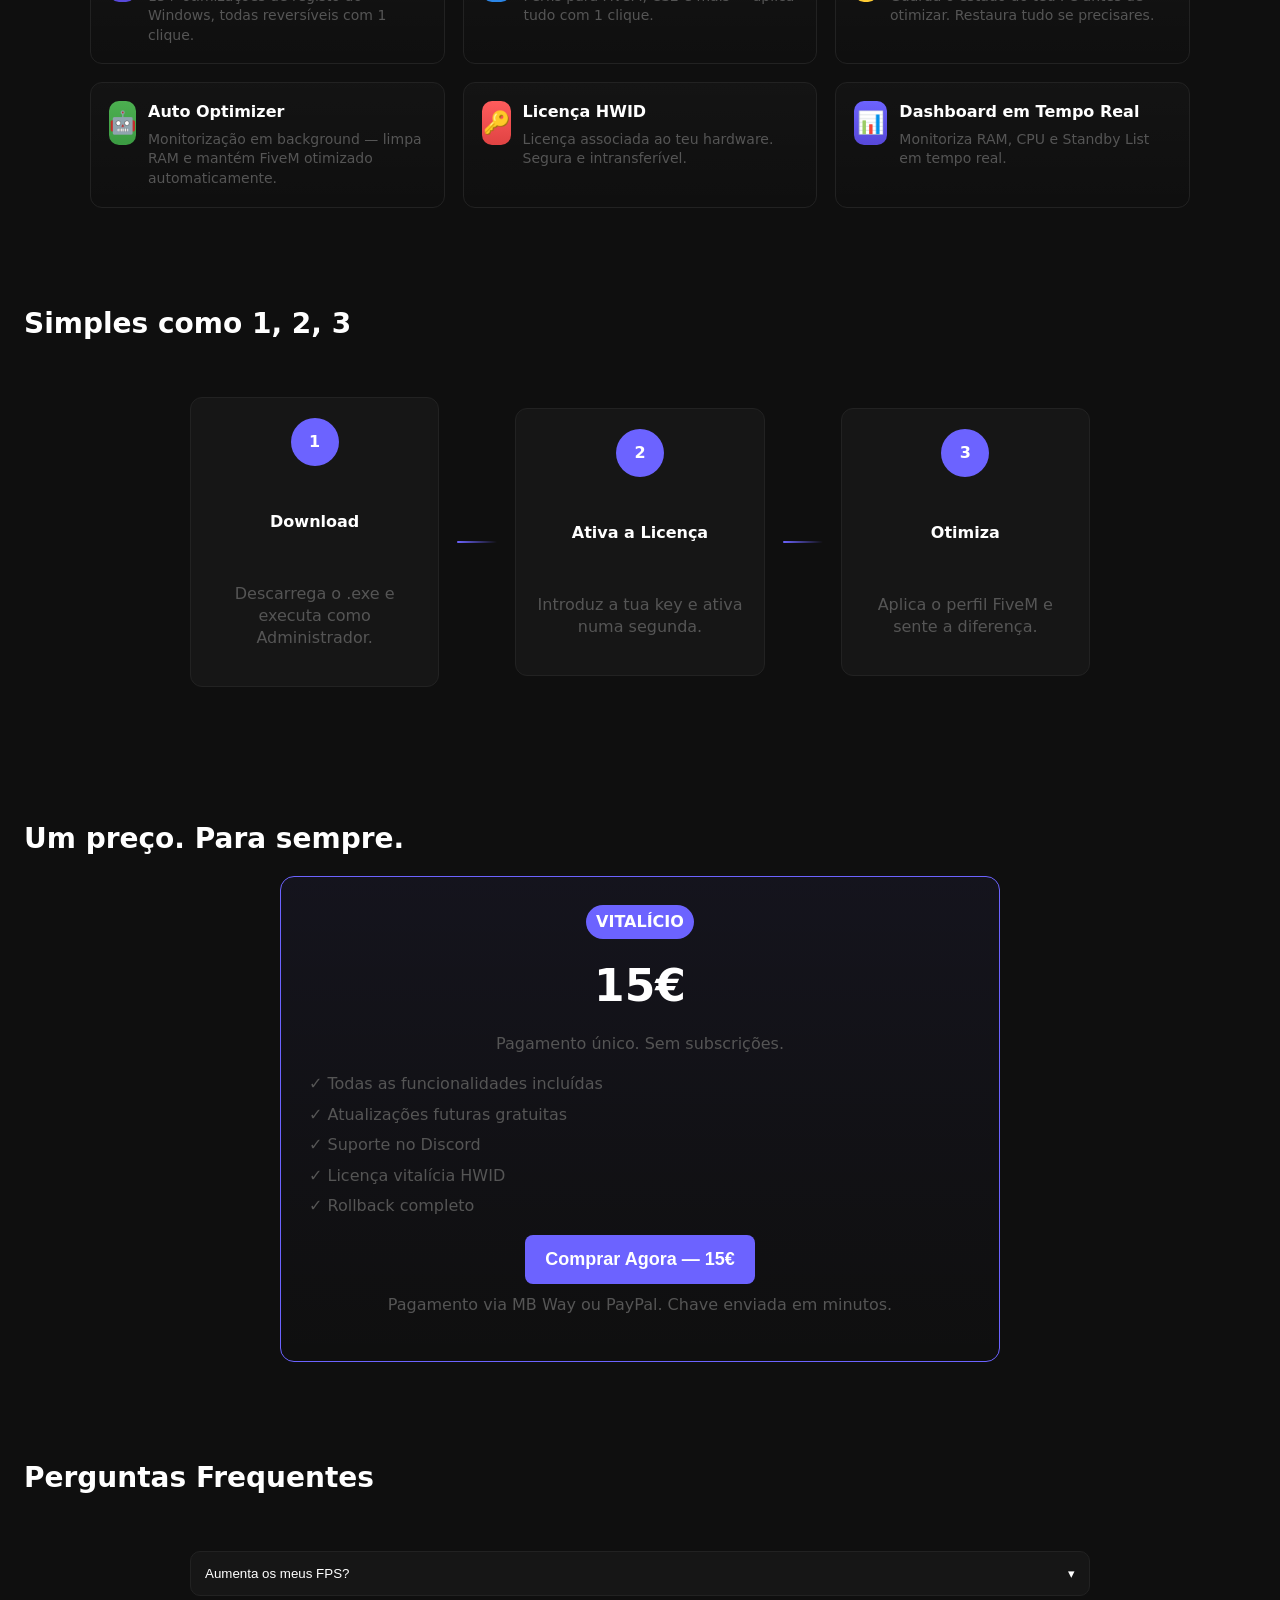
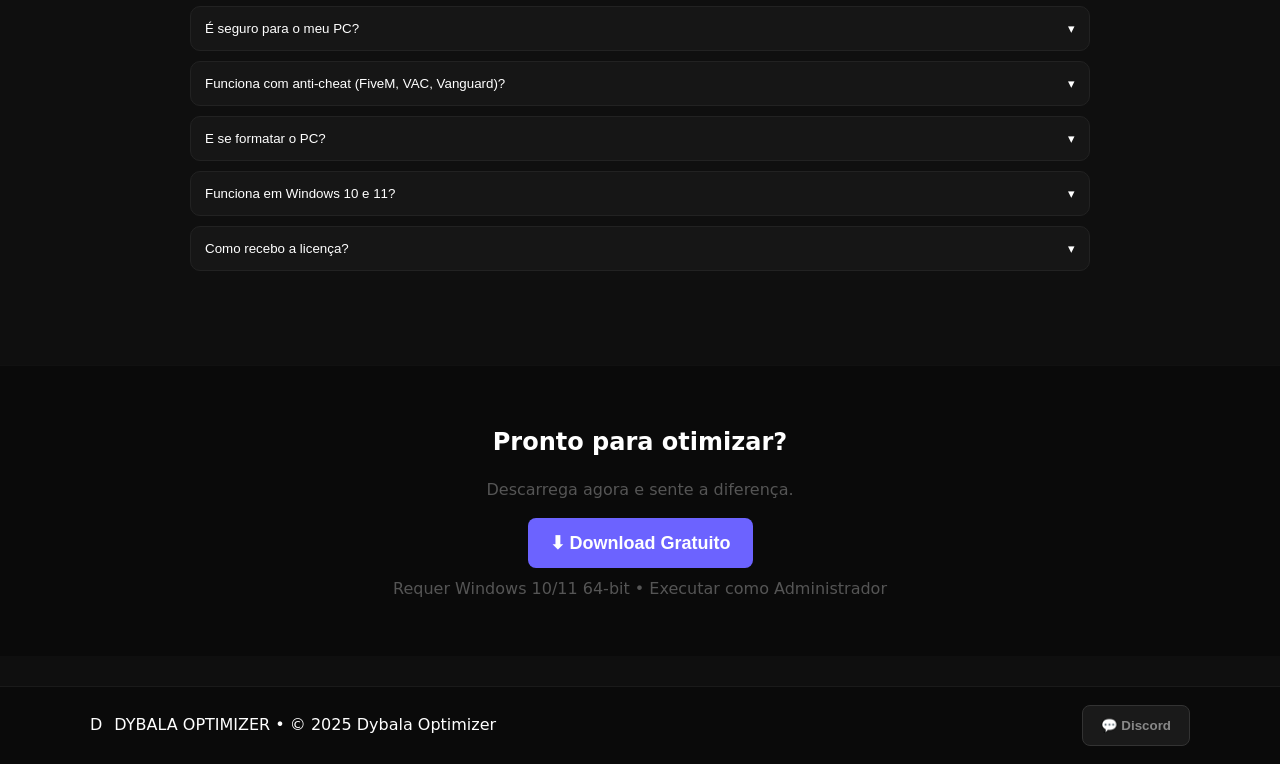
==== commit 2fc6b871: "Update site: replace logos with local asset, update Discord links, remove mockup" ====
--- a/D&MComunidade.html
+++ b/D&MComunidade.html
@@ -114,7 +114,7 @@
 <body>
   <header>
     <div class="container nav">
-      <div class="brand"><div class="logo">D</div><div>DYBALA OPTIMIZER</div></div>
+      <div class="brand"><img src="assets/dm-logo.png" alt="Dybala & MK logo" style="width:36px;height:36px;border-radius:8px;margin-right:8px"/><div>DYBALA OPTIMIZER</div></div>
       <nav>
         <ul>
           <li><a href="#features">Funcionalidades</a></li>
@@ -122,7 +122,7 @@
           <li><a href="#faq">FAQ</a></li>
         </ul>
       </nav>
-      <div class="nav-right"><a class="btn btn-primary" href="#download">Download</a></div>
+      <div class="nav-right"><a class="btn btn-primary" href="https://discordapp.com/channels/1307515885417922672/1494239268112175195" target="_blank" rel="noopener noreferrer">Download</a></div>
     </div>
   </header>
 
@@ -134,22 +134,12 @@
           <h1>O Optimizer que o teu PC precisava</h1>
           <p class="lead">Reduz input lag, melhora o strafe e otimiza o Windows com 1 clique. Licença vitalícia por apenas 15€.</p>
           <div class="hero-cta">
-            <a class="btn btn-primary" href="#download">⬇ Download Agora</a>
-            <a class="btn btn-secondary" href="https://discord.gg/GeEESpQVJc" target="_blank" rel="noopener">💬 Discord</a>
+            <a class="btn btn-primary" href="https://discordapp.com/channels/1307515885417922672/1494239268112175195" target="_blank" rel="noopener noreferrer">⬇ Download Agora</a>
+            <a class="btn btn-secondary" href="https://discordapp.com/channels/1307515885417922672/1494239268112175195" target="_blank" rel="noopener noreferrer">💬 Discord</a>
           </div>
         </div>
         <div>
-          <div class="mockup">
-            <svg width="260" height="160" viewBox="0 0 260 160" fill="none" xmlns="http://www.w3.org/2000/svg" style="border-radius:12px;overflow:hidden">
-              <rect width="260" height="160" fill="#0B0B0B"/>
-              <rect x="12" y="12" width="236" height="136" rx="8" fill="#111"/>
-              <g fill="#222">
-                <rect x="24" y="28" width="180" height="12" rx="6"/>
-                <rect x="24" y="52" width="120" height="10" rx="5"/>
-                <rect x="24" y="76" width="200" height="10" rx="5"/>
-              </g>
-            </svg>
-          </div>
+          
         </div>
       </div>
     </section>
@@ -203,7 +193,7 @@
             <li>✓ Licença vitalícia HWID</li>
             <li>✓ Rollback completo</li>
           </ul>
-          <a class="btn btn-primary" href="https://discord.gg/GeEESpQVJc" target="_blank">Comprar Agora — 15€</a>
+          <a class="btn btn-primary" href="https://discordapp.com/channels/1307515885417922672/1494239268112175195" target="_blank" rel="noopener noreferrer">Comprar Agora — 15€</a>
           <div class="small" style="margin-top:10px">Pagamento via MB Way ou PayPal. Chave enviada em minutos.</div>
         </div>
       </div>
@@ -225,7 +215,7 @@
       <div class="box container">
         <h2>Pronto para otimizar?</h2>
         <p class="small">Descarrega agora e sente a diferença.</p>
-        <div style="margin:18px 0"><a class="btn btn-primary" href="#">⬇ Download Gratuito</a></div>
+        <div style="margin:18px 0"><a class="btn btn-primary" href="https://discordapp.com/channels/1307515885417922672/1494239268112175195" target="_blank" rel="noopener noreferrer">⬇ Download Gratuito</a></div>
         <div class="small">Requer Windows 10/11 64-bit • Executar como Administrador</div>
       </div>
     </section>
@@ -234,7 +224,7 @@
 
   <footer>
     <div class="container footer-inner">
-      <div style="display:flex;gap:12px;align-items:center"><div class="logo">D</div><div>DYBALA OPTIMIZER<br><span style="color:var(--muted);font-size:13px">© 2025 Dybala Optimizer</span></div></div>
+      <div style="display:flex;gap:12px;align-items:center"><img src="assets/dm-logo.png" alt="Dybala & MK logo" width="36" height="36" style="border-radius:8px;margin-right:8px"/><div>DYBALA OPTIMIZER<br><span style="color:var(--muted);font-size:13px">© 2025 Dybala Optimizer</span></div></div>
       <div><a class="btn btn-secondary" href="https://discord.gg/GeEESpQVJc" target="_blank">💬 Discord</a></div>
     </div>
   </footer>
@@ -359,7 +349,7 @@
 <body>
   <nav class="nav">
     <div class="left">
-      <div class="logo"><div class="mark">D</div><div style="font-weight:700">DYBALA OPTIMIZER</div></div>
+      <div class="logo"><img src="assets/dm-logo.png" alt="Dybala & MK logo" style="width:36px;height:36px;border-radius:8px;margin-right:8px"/><div style="font-weight:700">DYBALA OPTIMIZER</div></div>
     </div>
     <div class="center">
       <a href="#features">Funcionalidades</a>
@@ -367,7 +357,7 @@
       <a href="#faq">FAQ</a>
     </div>
     <div class="right">
-      <a href="#download"><button class="btn btn-primary">Download</button></a>
+      <a href="https://discordapp.com/channels/1307515885417922672/1494239268112175195" target="_blank" rel="noopener noreferrer"><button class="btn btn-primary">Download</button></a>
     </div>
   </nav>
 
@@ -378,7 +368,7 @@
         <h1>O Optimizer que o teu PC precisava</h1>
         <p class="lead">Reduz input lag, melhora o strafe e otimiza o Windows com 1 clique. Licença vitalícia por apenas 15€.</p>
         <div class="hero-cta">
-          <a href="#download"><button class="btn btn-primary">⬇ Download Agora</button></a>
+          <a href="https://discordapp.com/channels/1307515885417922672/1494239268112175195" target="_blank" rel="noopener noreferrer"><button class="btn btn-primary">⬇ Download Agora</button></a>
           <a href="https://discord.gg/GeEESpQVJc" target="_blank" rel="noopener noreferrer"><button class="btn btn-secondary">💬 Discord</button></a>
         </div>
       </div>
@@ -489,7 +479,7 @@
           <li>✓ Licença vitalícia HWID</li>
           <li>✓ Rollback completo</li>
         </ul>
-        <a href="https://discord.gg/GeEESpQVJc" target="_blank" rel="noopener noreferrer"><button class="btn btn-primary" style="font-size:18px;padding:14px 20px">Comprar Agora — 15€</button></a>
+        <a href="https://discordapp.com/channels/1307515885417922672/1494239268112175195" target="_blank" rel="noopener noreferrer"><button class="btn btn-primary" style="font-size:18px;padding:14px 20px">Comprar Agora — 15€</button></a>
         <p style="color:var(--muted);margin-top:10px">Pagamento via MB Way ou PayPal. Chave enviada em minutos.</p>
       </div>
     </section>
@@ -528,7 +518,7 @@
       <div class="download-inner fade">
         <h2>Pronto para otimizar?</h2>
         <p style="color:var(--muted)">Descarrega agora e sente a diferença.</p>
-        <a href="#" download><button class="btn btn-primary" style="font-size:18px;padding:14px 22px">⬇ Download Gratuito</button></a>
+        <a href="https://discordapp.com/channels/1307515885417922672/1494239268112175195" target="_blank" rel="noopener noreferrer"><button class="btn btn-primary" style="font-size:18px;padding:14px 22px">⬇ Download Gratuito</button></a>
         <p style="color:var(--muted);margin-top:10px">Requer Windows 10/11 64-bit • Executar como Administrador</p>
       </div>
     </section>
